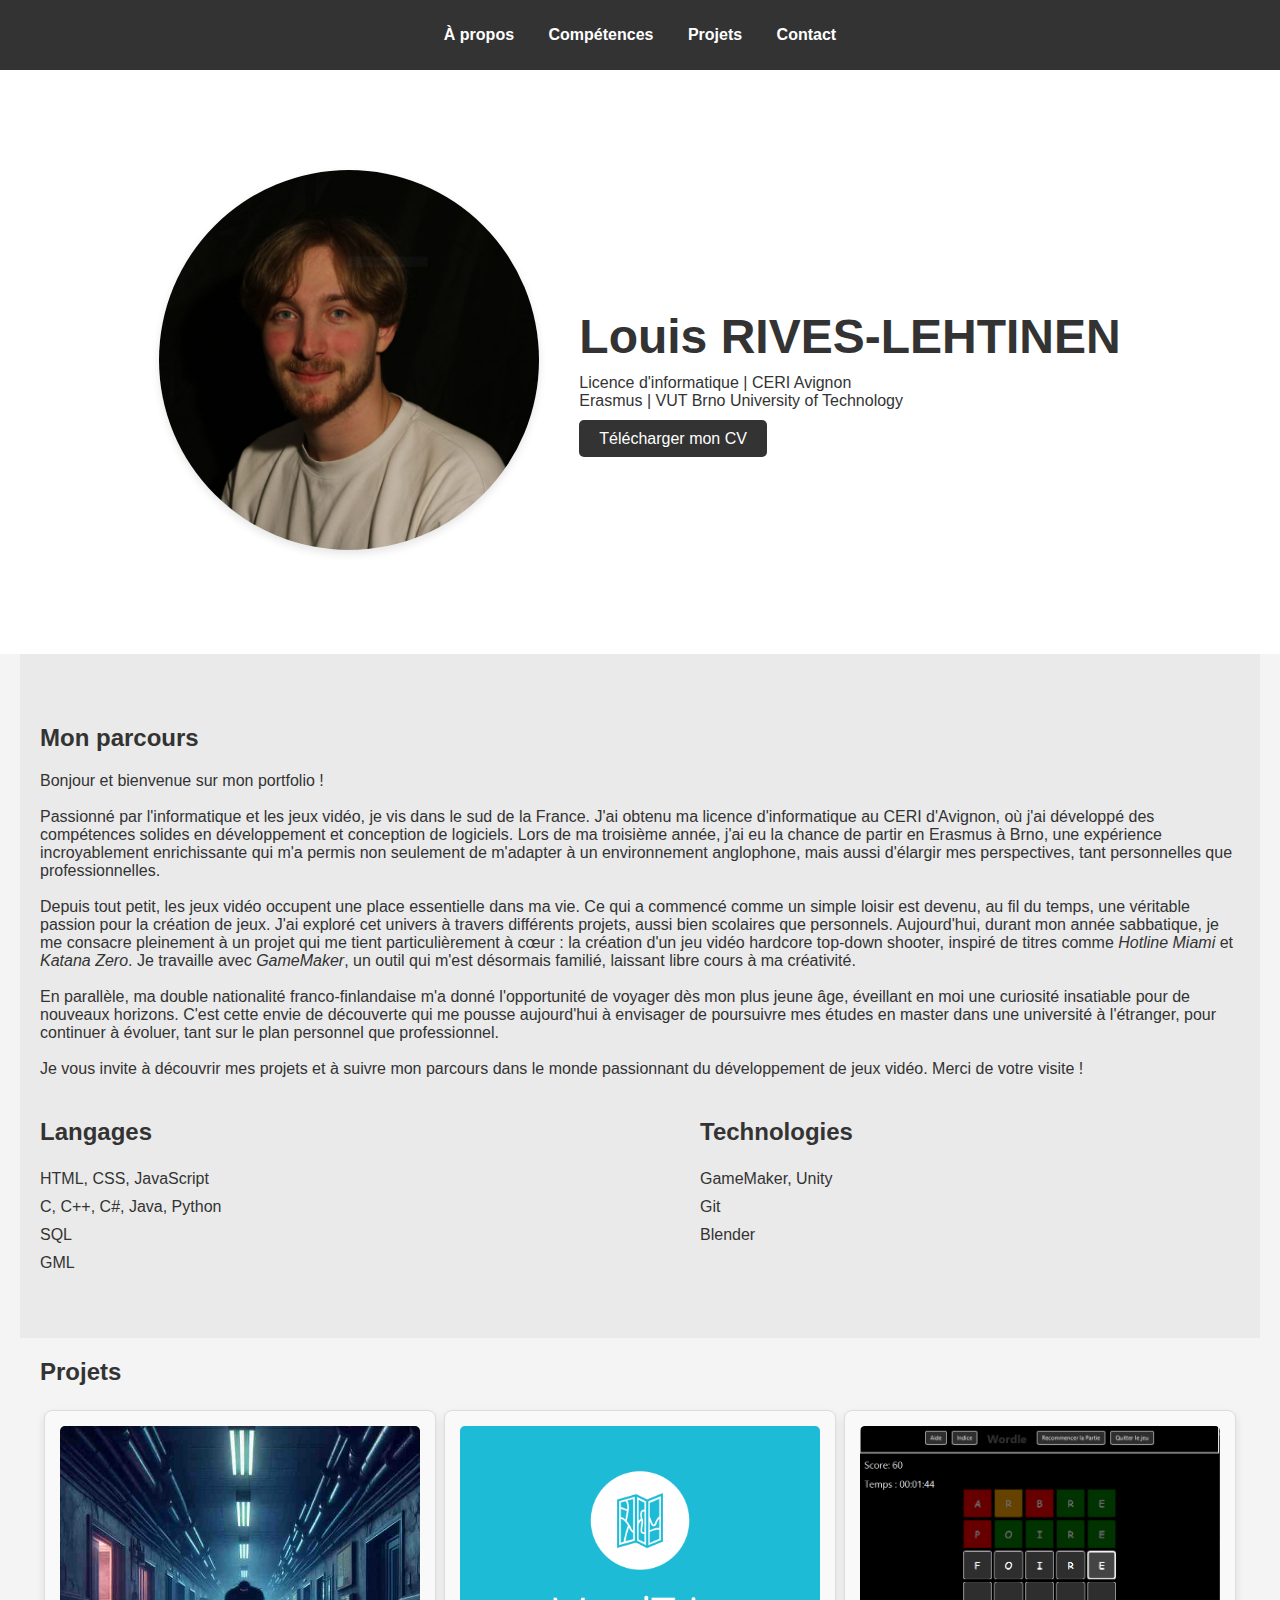
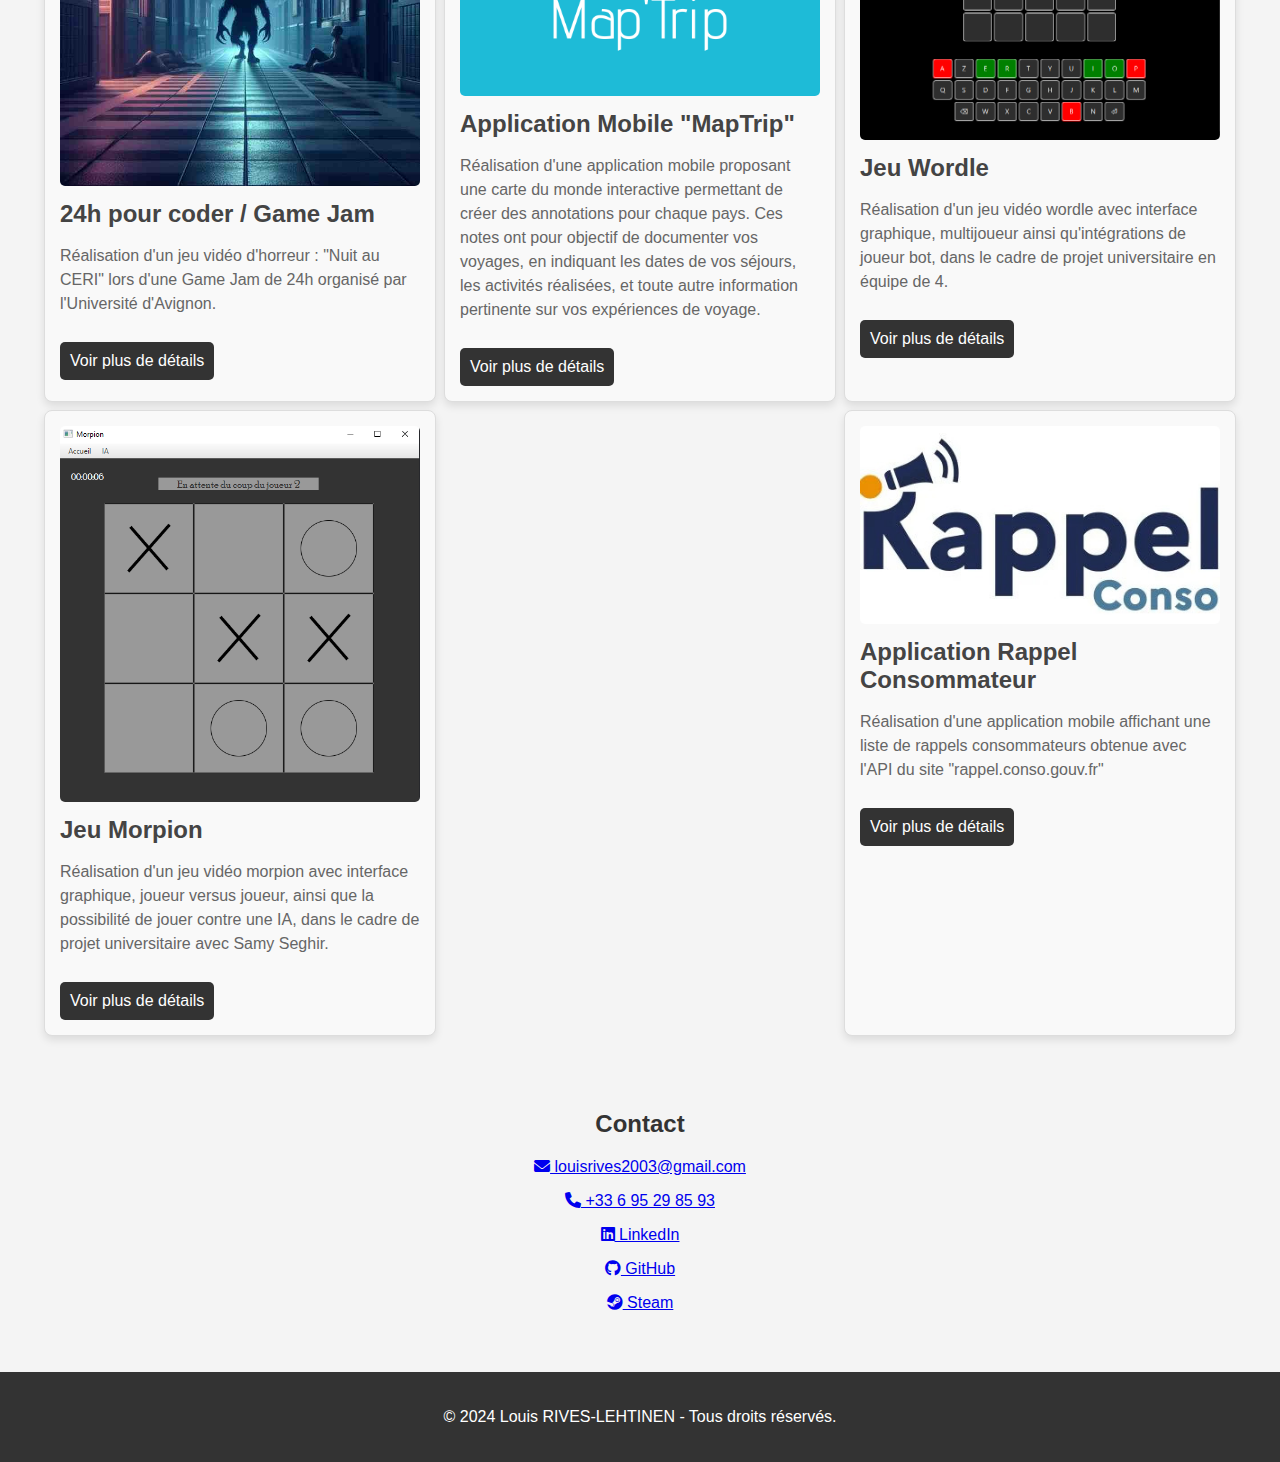
==== index.html @ cdce5455 "Update index.html" ====
<!DOCTYPE html>
<html lang="fr">
<head>
    <meta charset="UTF-8">
    <meta name="viewport" content="width=device-width, initial-scale=1.0">
    <meta http-equiv="X-UA-Compatible" content="IE=edge">
    <title>Portfolio - Louis RIVES-LEHTINEN</title>
    <link rel="stylesheet" href="style.css">
    <link rel="stylesheet" href="https://cdnjs.cloudflare.com/ajax/libs/font-awesome/6.0.0-beta3/css/all.min.css">
</head>
<body>
    <!-- Navigation -->
    <header>
        <nav>
            <ul>
                <li><a href="#about">À propos</a></li>
                <li><a href="#skills">Compétences</a></li>
                <li><a href="#projects">Projets</a></li>
                <li><a href="#contact">Contact</a></li>
            </ul>
        </nav>
    </header>

    <!-- Section À propos -->
    <section id="about">
        <div class="container">
            <div class="about-content">
                <div class="photo">
                    <img src="./ressources/photo-louis.jpg" alt="Photo de Louis RIVES-LEHTINEN" class="profile-photo">
                </div>
                <div class="about-text">
                    <h1>Louis RIVES-LEHTINEN</h1>
                    Licence d'informatique | CERI Avignon <br>
                    Erasmus | VUT Brno University of Technology 
                    </p> 
                    <a href="ressources/LouisRivesCV.pdf" class="btn">Télécharger mon CV</a>
                </div>
            </div>
        </div>
    </section>

    <!-- Section 
    -->
    <section id="skills" class="container">
        <h2>Mon parcours</h2>
        <div class="aboutme">
            <p>
                Bonjour et bienvenue sur mon portfolio ! <br> <br>
                Passionné par l'informatique et les jeux vidéo, je vis dans le sud de la France. J'ai obtenu ma licence d'informatique au CERI d'Avignon, où j'ai développé des compétences solides en développement et conception de logiciels. Lors de ma troisième année, j'ai eu la chance de partir en Erasmus à Brno, une expérience incroyablement enrichissante qui m'a permis non seulement de m'adapter à un environnement anglophone, mais aussi d'élargir mes perspectives, tant personnelles que professionnelles. <br> <br>
                Depuis tout petit, les jeux vidéo occupent une place essentielle dans ma vie. Ce qui a commencé comme un simple loisir est devenu, au fil du temps, une véritable passion pour la création de jeux. J'ai exploré cet univers à travers différents projets, aussi bien scolaires que personnels. Aujourd'hui, durant mon année sabbatique, je me consacre pleinement à un projet qui me tient particulièrement à cœur : la création d'un jeu vidéo hardcore top-down shooter, inspiré de titres comme <i>Hotline Miami</i> et <i>Katana Zero</i>. Je travaille avec <i>GameMaker</i>, un outil qui m'est désormais familié, laissant libre cours à ma créativité.<br><br>
                En parallèle, ma double nationalité franco-finlandaise m'a donné l'opportunité de voyager dès mon plus jeune âge, éveillant en moi une curiosité insatiable pour de nouveaux horizons. C'est cette envie de découverte qui me pousse aujourd'hui à envisager de poursuivre mes études en master dans une université à l'étranger, pour continuer à évoluer, tant sur le plan personnel que professionnel.<br> <br>
                Je vous invite à découvrir mes projets et à suivre mon parcours dans le monde passionnant du développement de jeux vidéo. Merci de votre visite !
            </p>
        </div>
        <div class="skills">
            <div>
                <h3>Langages</h3>
                <ul>
                    <li>HTML, CSS, JavaScript</li>
                    <li>C, C++, C#, Java, Python</li>
                    <li>SQL</li>
                    <li>GML</li>
                </ul>
            </div>
            <div>
                <h3>Technologies</h3>
                <ul>
                    <li>GameMaker, Unity</li>
                    <li>Git</li>
                    <li>Blender</li>
                </ul>
            </div>
        </div>
    </section>

    <!-- Section Projets -->
    <section id="projects" class="container">
        <h2>Projets</h2>
        <div class="project-list">
            <div class="project">
                <img src="ressources/nuit_au_ceri.jpeg" alt="Nuit au CERI" class="project-image">
                <h3>24h pour coder / Game Jam </h3>
                <p>Réalisation d'un jeu vidéo d'horreur : "Nuit au CERI" lors d'une Game Jam de 24h organisé par l'Université d'Avignon.</p>
                <a href="projects/nuit-au-ceri.html" class="btn">Voir plus de détails</a>
            </div>
            <div class="project">
                <img src="ressources/maptrip.png" alt="MapTrip" class="project-image">
                <h3>Application Mobile "MapTrip"</h3>
                <p>Réalisation d'une application mobile proposant une carte du monde interactive permettant de créer des annotations pour chaque pays. Ces notes ont pour objectif de documenter vos voyages, en indiquant les dates de vos séjours, les activités réalisées, et toute autre information pertinente sur vos expériences de voyage.</p>
                <a href="projects/maptrip.html" class="btn">Voir plus de détails</a>
            </div>
            <div class="project">
                <img src="ressources/wordle.png" alt="Wordle" class="project-image">
                <h3>Jeu Wordle</h3>
                <p>Réalisation d'un jeu vidéo wordle avec interface graphique, multijoueur ainsi qu'intégrations de joueur bot, dans le cadre de projet universitaire en équipe de 4.</p>
                <a href="projects/wordle.html" class="btn">Voir plus de détails</a>
            </div>
            <div class="project">
                <img src="ressources/morpion.png" alt="Morpion" class="project-image">
                <h3>Jeu Morpion</h3>
                <p>Réalisation d'un jeu vidéo morpion avec interface graphique, joueur versus joueur, ainsi que la possibilité de jouer contre une IA, dans le cadre de projet universitaire avec Samy Seghir.</p>
                <a href="projects/morpion.html" class="btn">Voir plus de détails</a>
            </div>
            <div class="project">
                <img src="ressources/logo-rappel-conso.jpg" alt="Rappel Consommateur" class="project-image">
                <h3>Application Rappel Consommateur</h3>
                <p>Réalisation d'une application mobile affichant une liste de rappels consommateurs obtenue avec l'API du site "rappel.conso.gouv.fr"</p>
                <a href="projects/rappel-conso.html" class="btn">Voir plus de détails</a>
            </div>
        </div>
    </section>


    <!-- Section Contact -->
    <section id="contact" class="container">
        <h2>Contact</h2>
        <p> <a href="mailto:louisrives2003@gmail.com" class="social-link"> <i class="fas fa-envelope"></i> louisrives2003@gmail.com </a> </p>
        <p> <a href="tel:+33695298593" class="social-link"><i class="fas fa-phone"></i> +33 6 95 29 85 93 </a> </p>
        <p> <a href="https://www.linkedin.com/in/louis-rives-lehtinen-546127274/" target="_blank" class="social-link"> <i class="fab fa-linkedin"></i> LinkedIn </a> </p>
        <p> <a href="https://github.com/LouisRives" target="_blank" class="social-link"> <i class="fab fa-github"></i> GitHub </a> </p>
        <p> <a href="https://steamcommunity.com/id/AceLouis/" target="_blank" class="social-link"> <i class="fab fa-steam"></i> Steam </a> </p>
    </section>

    <footer>
        <p>© 2024 Louis RIVES-LEHTINEN - Tous droits réservés.</p>
    </footer>

    <script src="script.js"></script>
</body>
</html>
---- style.css ----
/* Style global */
body {
    font-family: Arial, sans-serif;
    margin: 0;
    padding: 0;
    background-color: #f4f4f4;
    color: #333;
}

/* Navigation */
header {
    background-color: #333;
    padding: 10px 0;
    text-align: center;
}

header nav ul {
    list-style: none;
    padding: 0;
}

header nav ul li {
    display: inline;
    margin: 0 15px;
}

header nav ul li a {
    color: white;
    text-decoration: none;
    font-weight: bold;
}

header nav ul li a:hover {
    text-decoration: underline;
}

/* Section à propos */
#about {
    background-color: #fff;
    padding: 100px 20px;
    text-align: center;
}

.about-content {
    display: flex;
    align-items: center; 
    justify-content: center;
    gap: 20px; 
}

.photo {
    margin-right: 20px;
}

.profile-photo {
    width: 380px;
    height: 380px;
    border-radius: 50%; 
    object-fit: cover; 
    box-shadow: 0 4px 8px rgba(0, 0, 0, 0.1); 
}

/* Texte à propos */
.about-text {
    max-width: 600px;
    text-align: left; 
}

#about h1 {
    font-size: 3em;
    margin-bottom: 10px;
}

#about p {
    font-size: 1.2em;
    margin-bottom: 20px;
}

#about .btn {
    background-color: #333;
    color: white;
    padding: 10px 20px;
    text-decoration: none;
    border-radius: 5px;
}

#about .btn:hover {
    background-color: #555;
}

/* Section compétences */
.container {
    width: 100%;
    max-width: 1200px;
    margin: auto;
}

#skills {
    background-color: #eaeaea;
    padding: 50px 20px;
}

.skills {
    display: flex;
    justify-content: space-between;
}

.skills div {
    width: 45%;
}

.skills h3 {
    font-size: 1.5em;
}

.skills ul {
    list-style: none;
    padding: 0;
}

.skills ul li {
    margin-bottom: 10px;
}

/* Liste des projets */
.project-list {
    display: flex; /* Utilise le modèle Flexbox */
    flex-wrap: wrap; /* Permet de passer à la ligne */
    justify-content: space-between; /* Espace entre les éléments */
}

/* Style de chaque projet */
.project {
    background-color: #f9f9f9; 
    border: 1px solid #ddd; 
    border-radius: 8px; 
    width: calc(33.333% - 8px); /* Ajuster la largeur pour tenir compte des marges */
    margin: 4px; /* Marge réduite pour un espacement total de 8px */
    padding: 15px;
    box-shadow: 0 4px 8px rgba(0, 0, 0, 0.1); 
    transition: transform 0.2s; 
}

/* Autres styles de projet */
.project-image {
    width: 100%; 
    height: auto; 
    border-radius: 5px; 
}

.project h3 {
    font-size: 1.5em; 
    color: #444;
    margin: 10px 0;
}

.project p {
    font-size: 1em; 
    color: #666; 
    line-height: 1.5; 
}

.project .btn {
    background-color: #333;
    color: white;
    padding: 10px;
    text-decoration: none;
    display: inline-block; /* Assurez-vous que le bouton est un bloc */
    border-radius: 5px;
    margin-top: 10px;
}

.project .btn:hover {
    background-color: #555;
}

/* Section contact */
#contact {
    padding: 50px 20px;
    text-align: center;
}

#contact p {
    margin-bottom: 10px;
}

footer {
    background-color: #333;
    color: white;
    padding: 20px 0;
    text-align: center;
}

/* Responsiveness */
@media (max-width: 768px) {
    .skills {
        flex-direction: column;
    }

    .skills div {
        width: 100%;
        margin-bottom: 20px;
    }

    .project-list {
        flex-direction: column; /* Colonne sur petits écrans */
        align-items: center; /* Centre les projets */
    }

    .project {
        width: 90%; /* Utilise presque toute la largeur sur petits écrans */
        margin: 10px 0; /* Espacement vertical entre les projets */
    }
}

@media (min-width: 769px) and (max-width: 1024px) {
    .project {
        width: 45%; /* Deux projets par ligne sur écrans moyens */
    }
}

@media (min-width: 1025px) {
    .project {
        width: 30%; /* Trois projets par ligne sur grands écrans */
    }
}
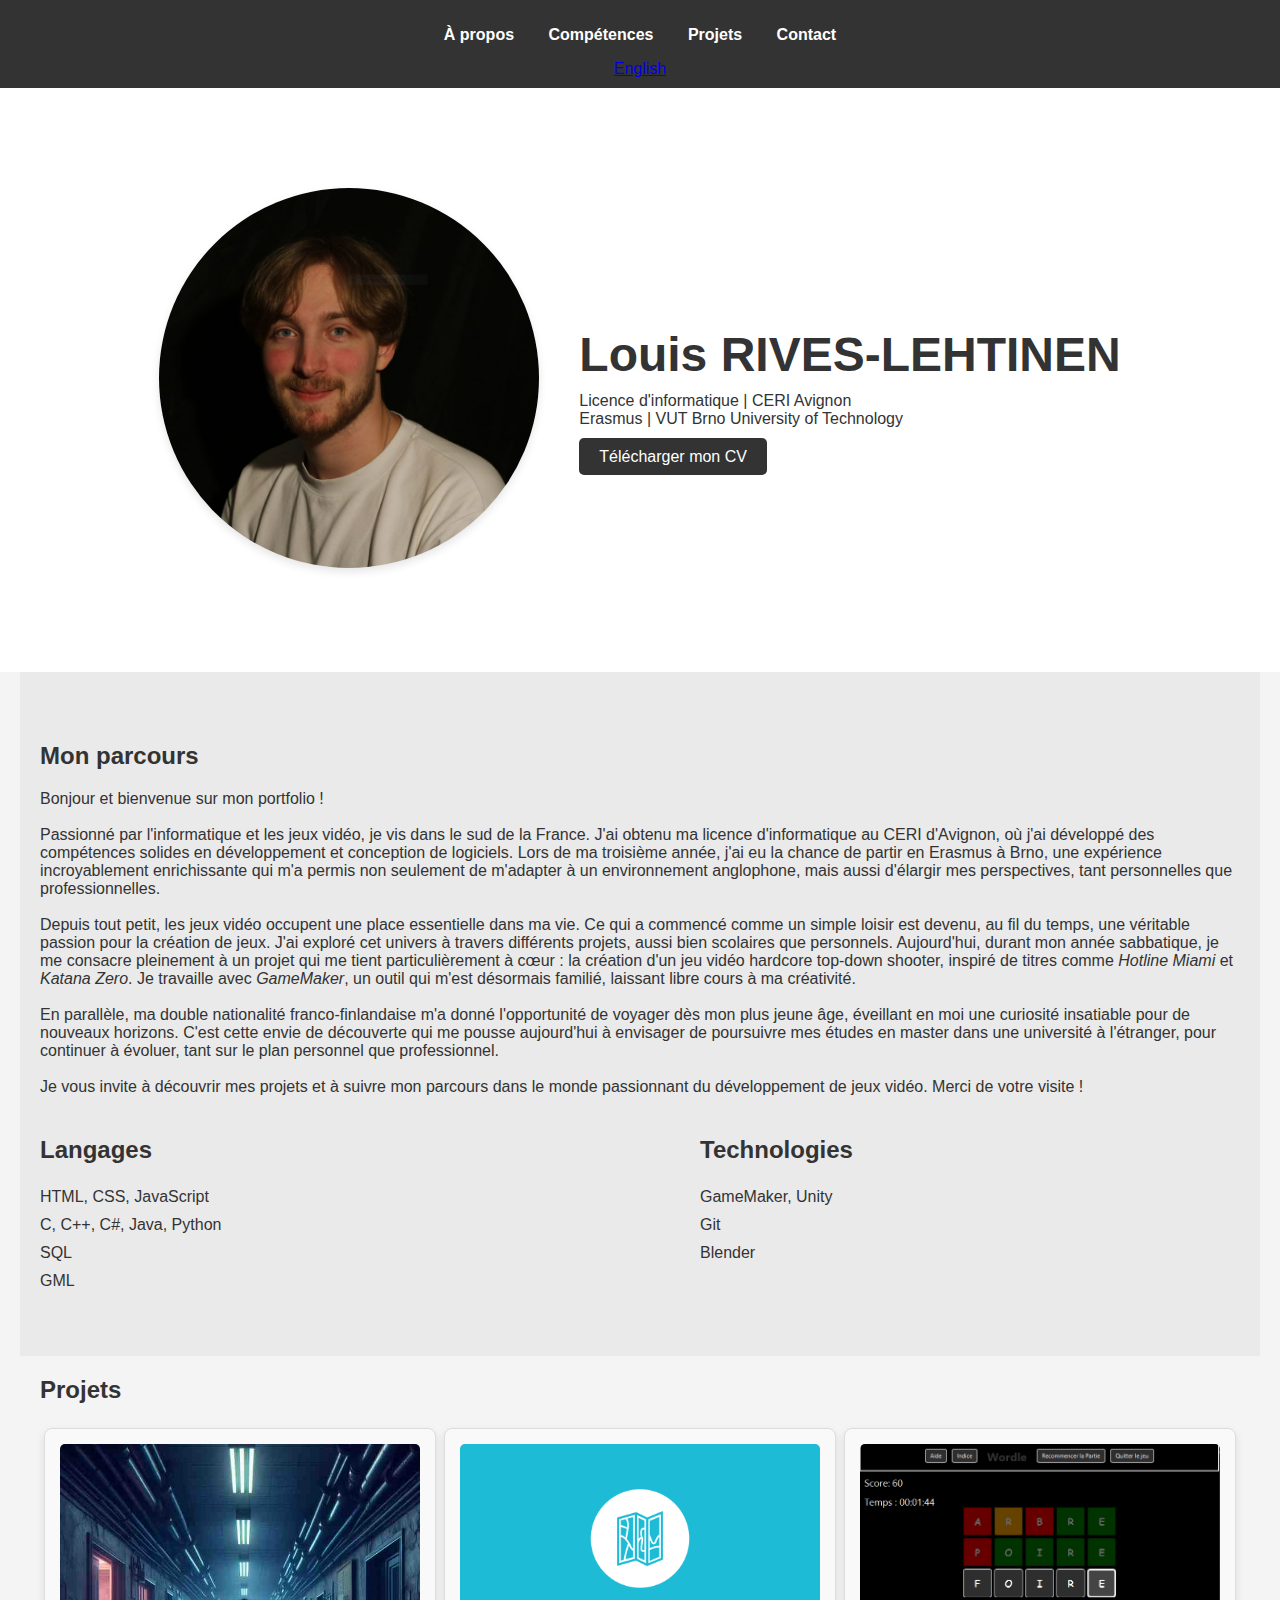
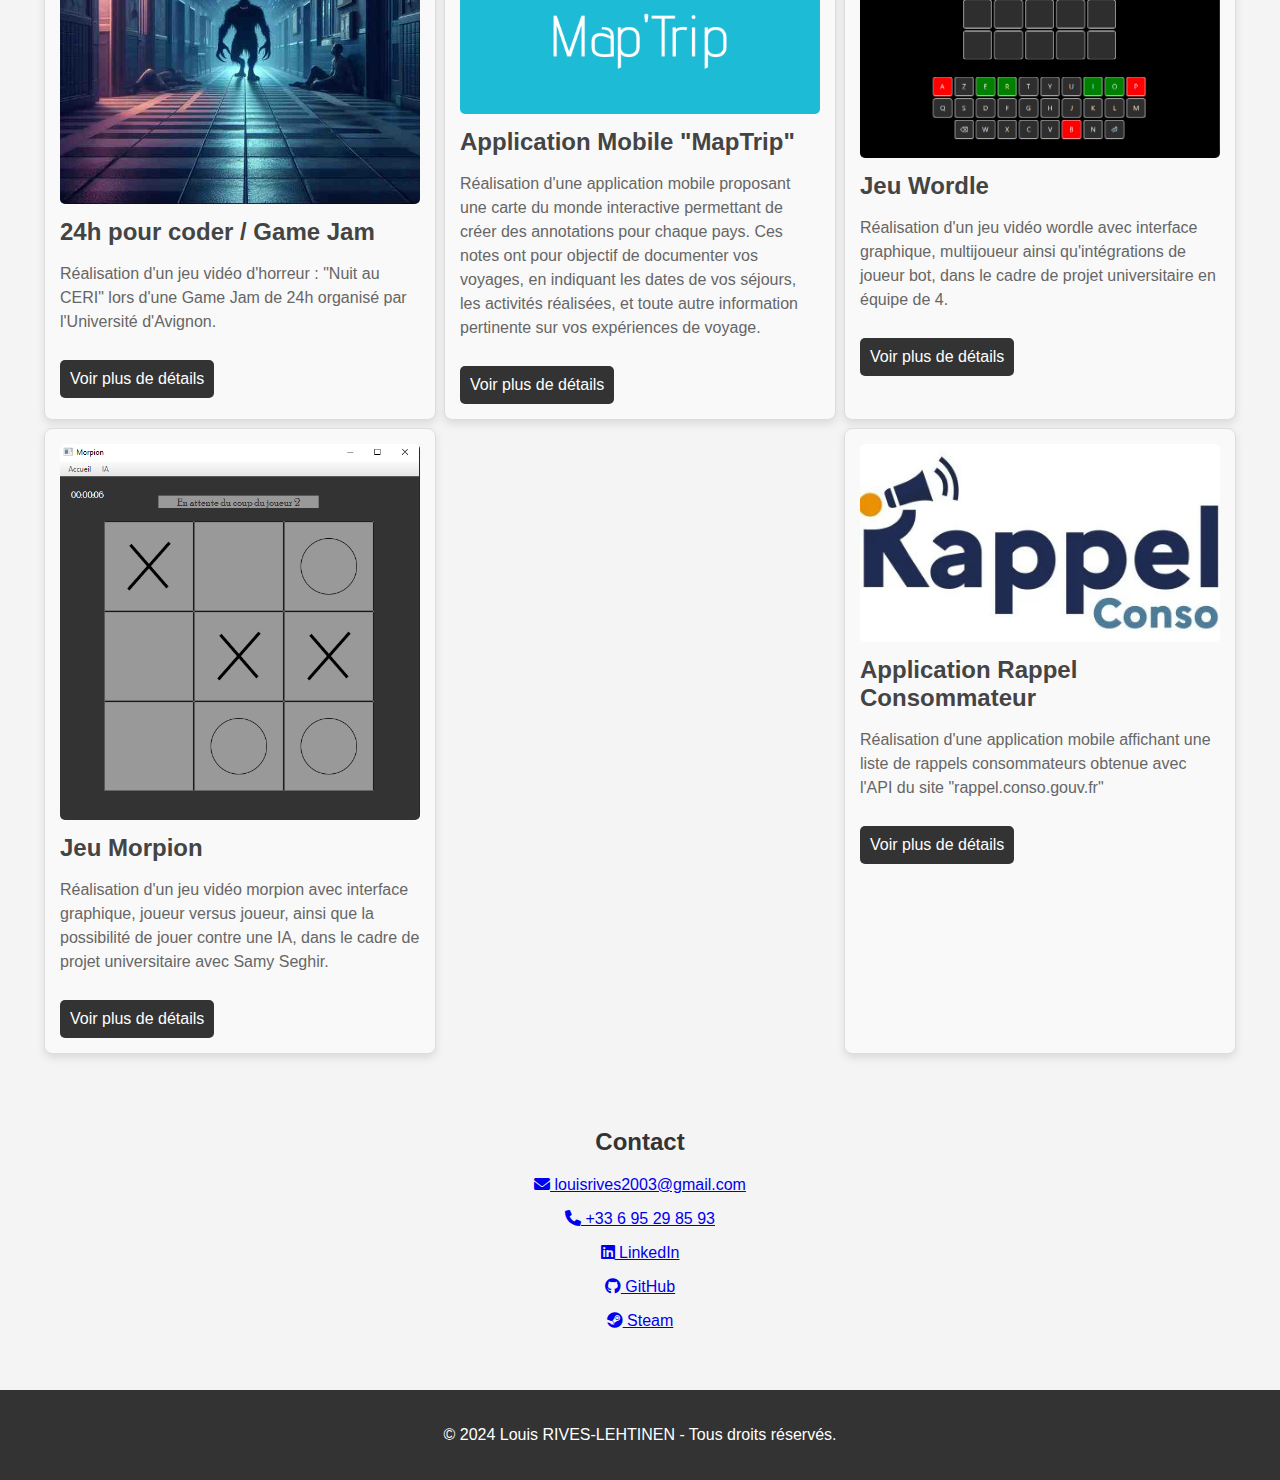
==== commit 5d4b12cd: "Update index.html" ====
--- a/index.html
+++ b/index.html
@@ -19,6 +19,9 @@
                 <li><a href="#contact">Contact</a></li>
             </ul>
         </nav>
+        <div class="language-switch">
+            <a href="index-en.html" class="btn-lang">English</a>
+        </div>
     </header>
 
     <!-- Section À propos -->
@@ -26,7 +29,7 @@
         <div class="container">
             <div class="about-content">
                 <div class="photo">
-                    <img src="./ressources/photo-louis.jpg" alt="Photo de Louis RIVES-LEHTINEN" class="profile-photo">
+                    <img src="ressources/photo-louis.jpg" alt="Photo de Louis RIVES-LEHTINEN" class="profile-photo">
                 </div>
                 <div class="about-text">
                     <h1>Louis RIVES-LEHTINEN</h1>
--- a/style.css
+++ b/style.css
@@ -41,6 +41,12 @@
     text-align: center;
 }
 
+#aboutproject {
+    background-color: #fff;
+    padding: 20px 20px;
+    text-align: center;
+}
+
 .about-content {
     display: flex;
     align-items: center; 
@@ -60,6 +66,14 @@
     box-shadow: 0 4px 8px rgba(0, 0, 0, 0.1); 
 }
 
+.profile-photo-project {
+    width: 180px;
+    height: 180px;
+    border-radius: 50%; 
+    object-fit: cover; 
+    box-shadow: 0 4px 8px rgba(0, 0, 0, 0.1); 
+}
+
 /* Texte à propos */
 .about-text {
     max-width: 600px;
@@ -85,6 +99,18 @@
 }
 
 #about .btn:hover {
+    background-color: #555;
+}
+
+#aboutproject .btn {
+    background-color: #333;
+    color: white;
+    padding: 10px 20px;
+    text-decoration: none;
+    border-radius: 5px;
+}
+
+#aboutproject .btn:hover {
     background-color: #555;
 }
 
@@ -191,6 +217,36 @@
     text-align: center;
 }
 
+
+#project-details {
+    padding: 20px;
+}
+
+#project-details h2 {
+    text-align: center;
+    margin-bottom: 20px;
+}
+
+.project-description {
+    text-align: justify;
+    margin-bottom: 20px;
+}
+
+.project-images {
+    display: flex;
+    justify-content: center;
+    flex-wrap: wrap;
+    margin-bottom: 20px;
+    padding: 10px;
+}
+
+.project-images img {
+    margin-bottom: 10px;
+    width: 400px;
+    margin-right: 10px;
+    border-radius: 8px;
+}
+
 /* Responsiveness */
 @media (max-width: 768px) {
     .skills {
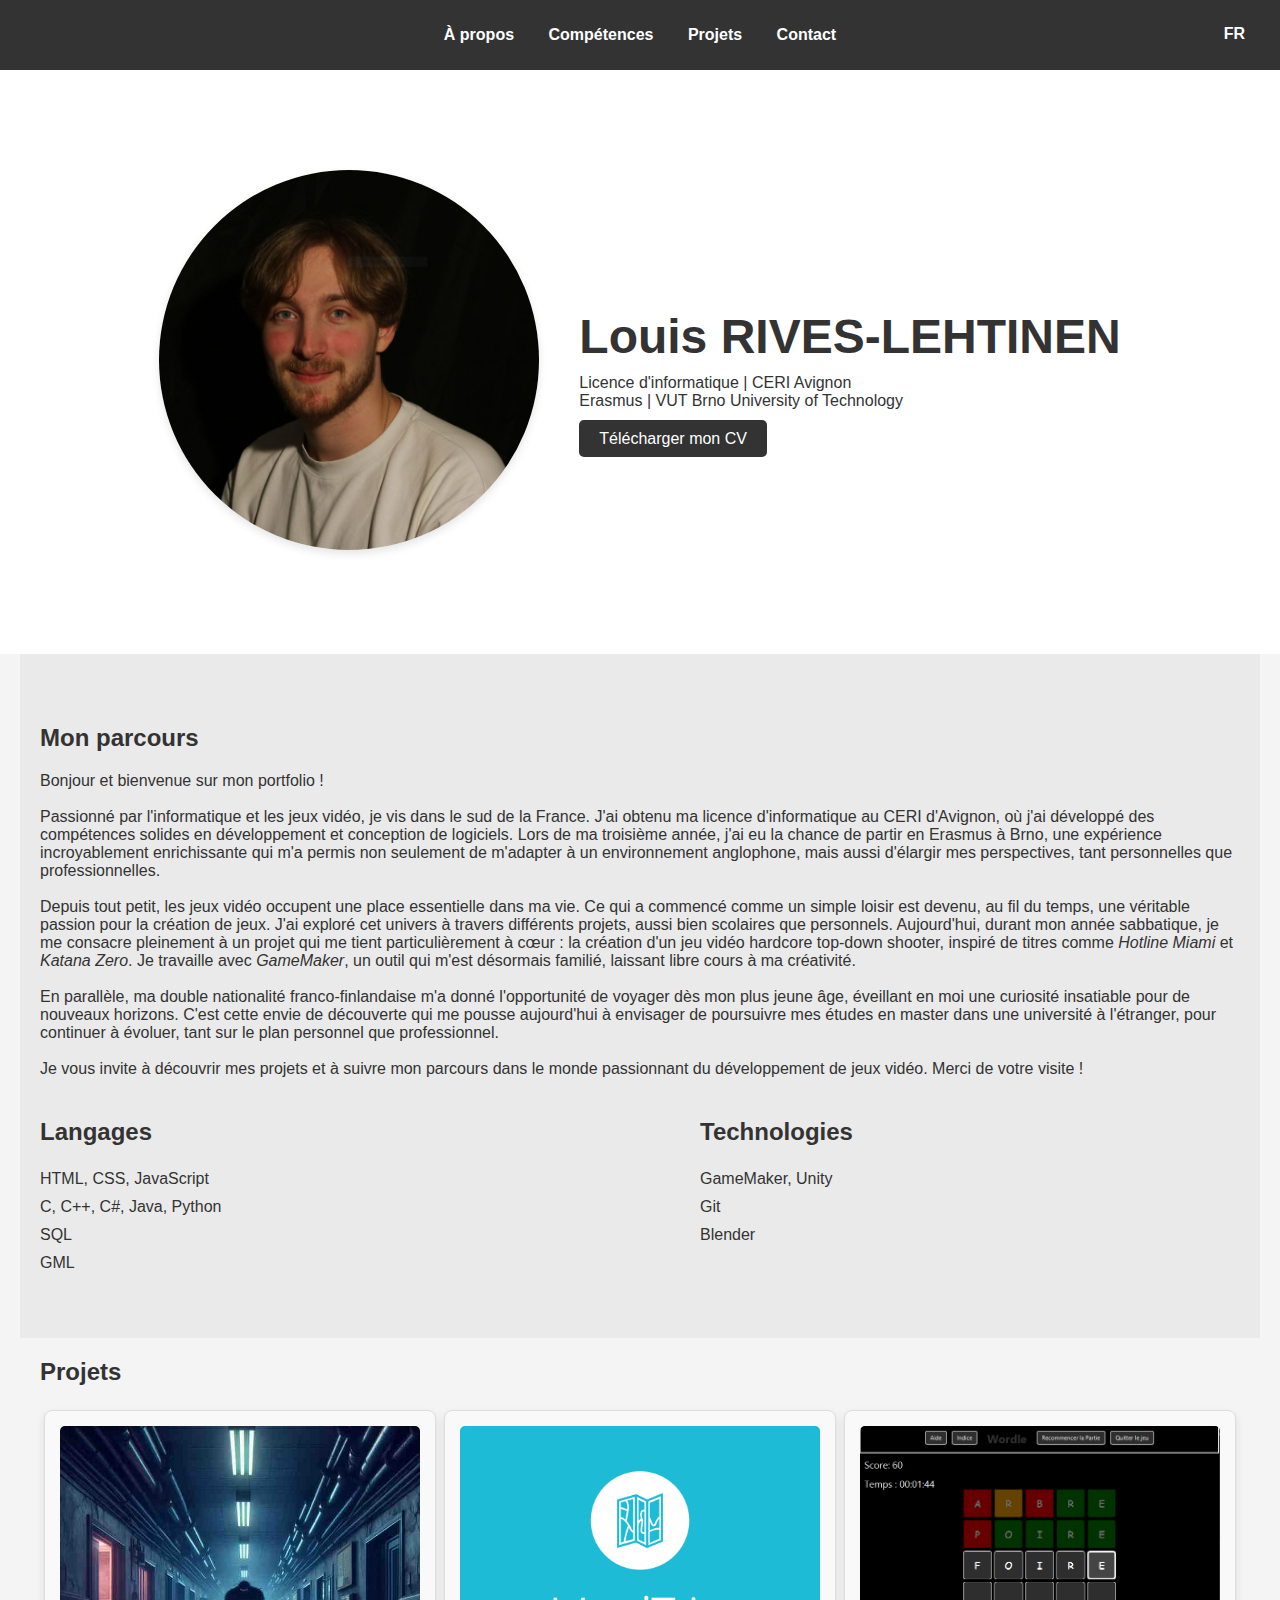
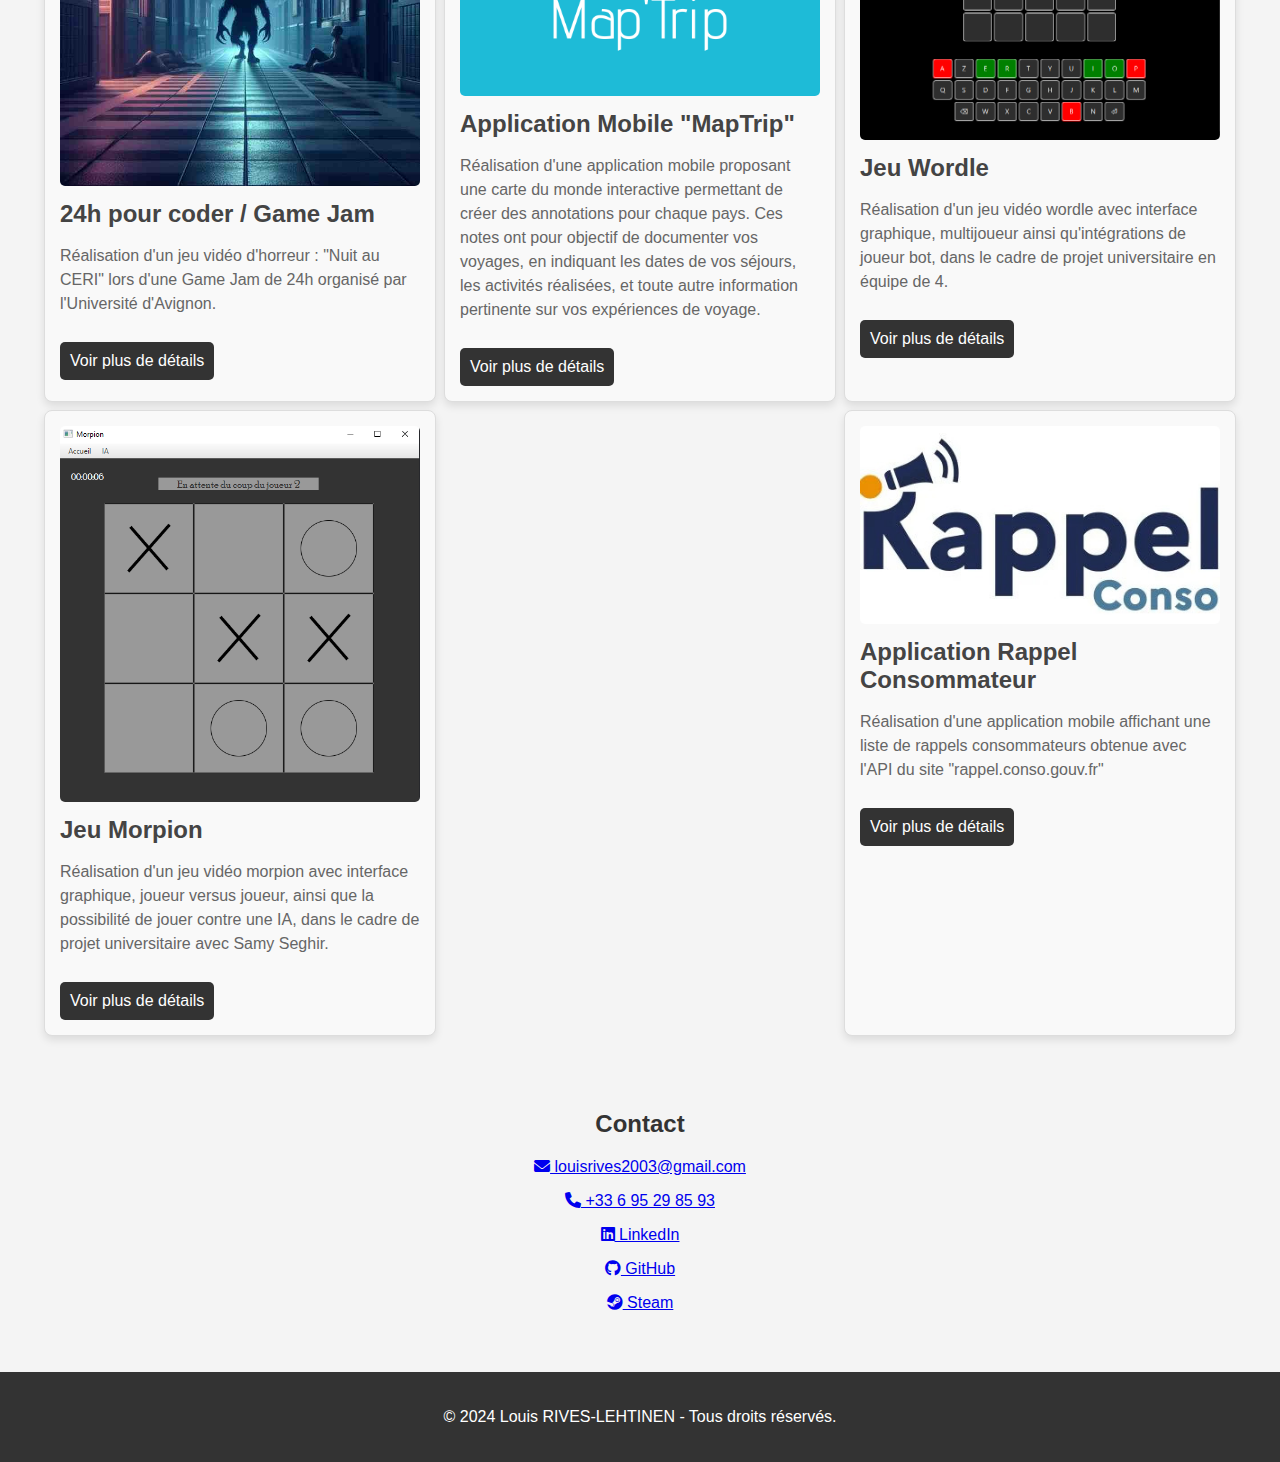
==== commit d81c71ae: "Update index.html" ====
--- a/index.html
+++ b/index.html
@@ -20,7 +20,7 @@
             </ul>
         </nav>
         <div class="language-switch">
-            <a href="index-en.html" class="btn-lang">English</a>
+            <a href="index-en.html" class="btn-lang">FR</a>
         </div>
     </header>
 
--- a/style.css
+++ b/style.css
@@ -32,6 +32,26 @@
 
 header nav ul li a:hover {
     text-decoration: underline;
+}
+
+.language-switch {
+    position: absolute;
+    top: 25px;
+    right: 20px;
+}
+
+.language-switch .btn-lang {
+    background-color: #333;
+    color: white;
+    padding: 8px 15px;
+    text-decoration: none;
+    border-radius: 5px;
+    font-weight: bold;
+    transition: background-color 0.3s ease;
+}
+
+.language-switch .btn-lang:hover {
+    background-color: #555;
 }
 
 /* Section à propos */
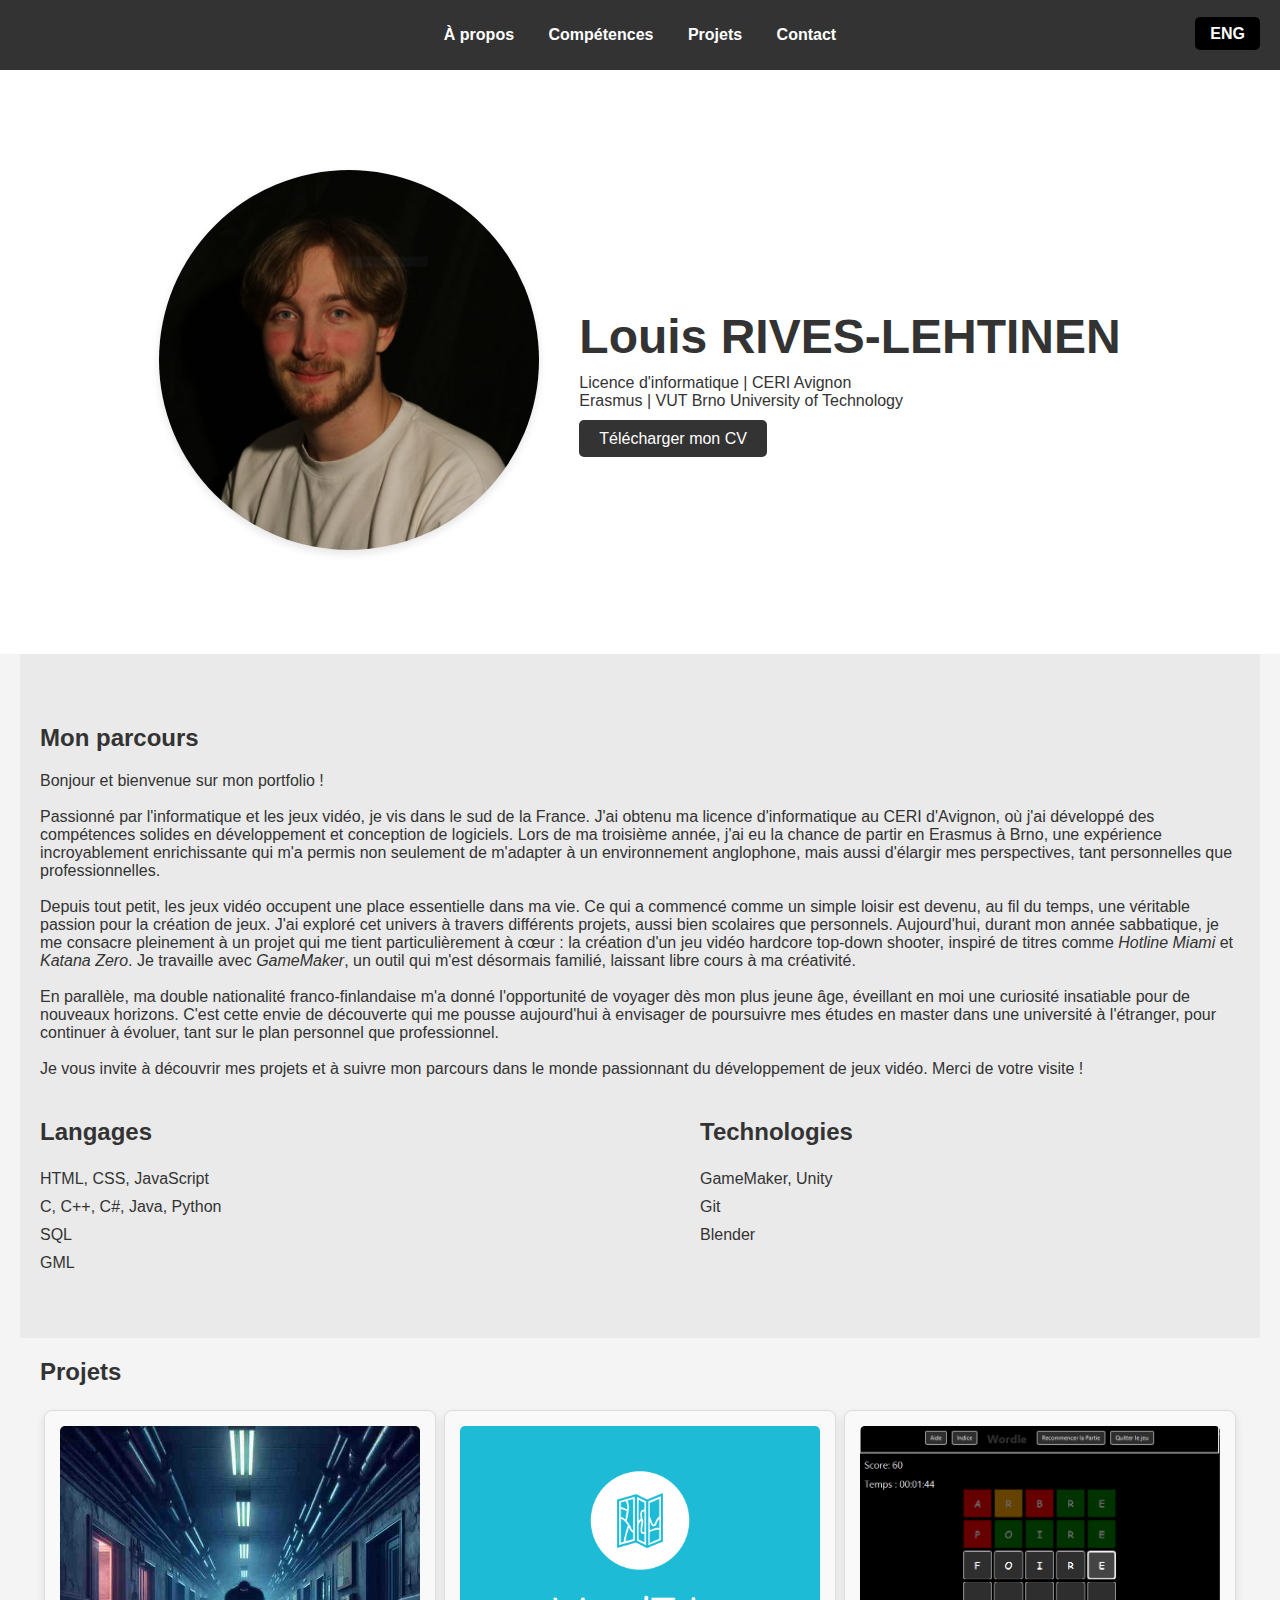
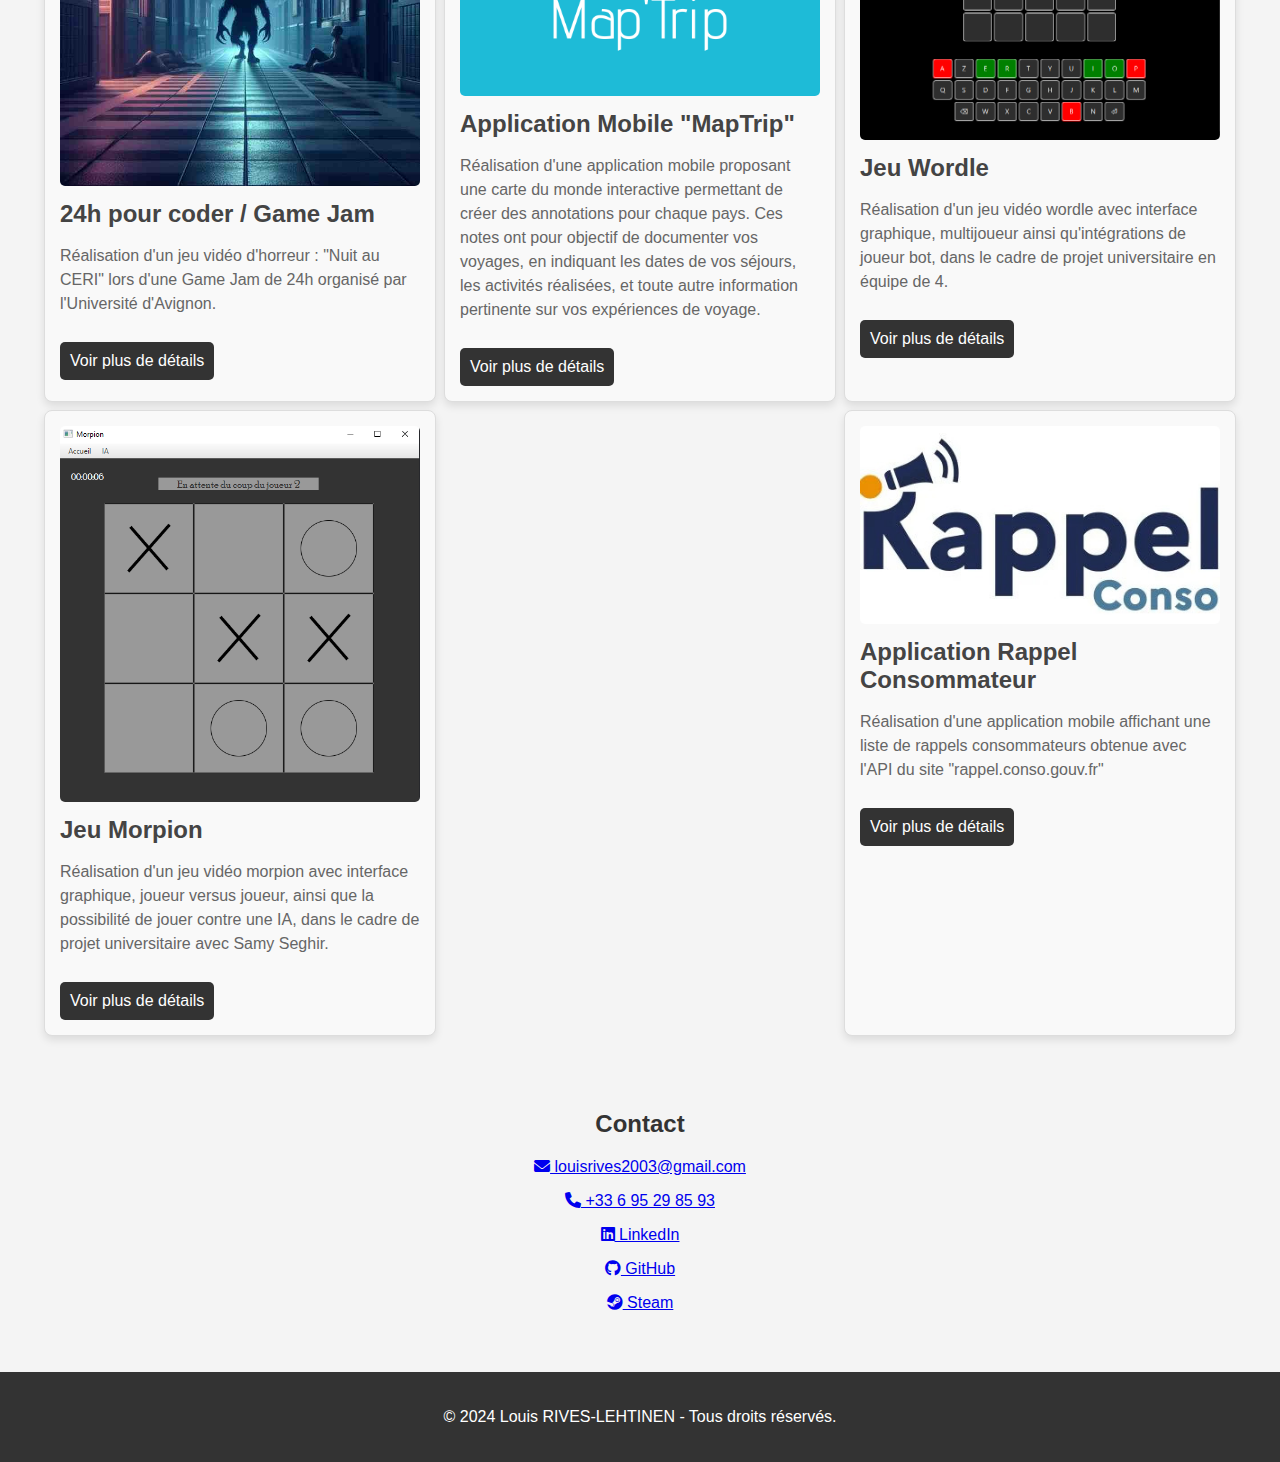
==== commit 59753798: "Update index.html" ====
--- a/index.html
+++ b/index.html
@@ -20,7 +20,7 @@
             </ul>
         </nav>
         <div class="language-switch">
-            <a href="index-en.html" class="btn-lang">FR</a>
+            <a href="index-en.html" class="btn-lang">ENG</a>
         </div>
     </header>
 
--- a/style.css
+++ b/style.css
@@ -41,7 +41,7 @@
 }
 
 .language-switch .btn-lang {
-    background-color: #333;
+    background-color: #000;
     color: white;
     padding: 8px 15px;
     text-decoration: none;
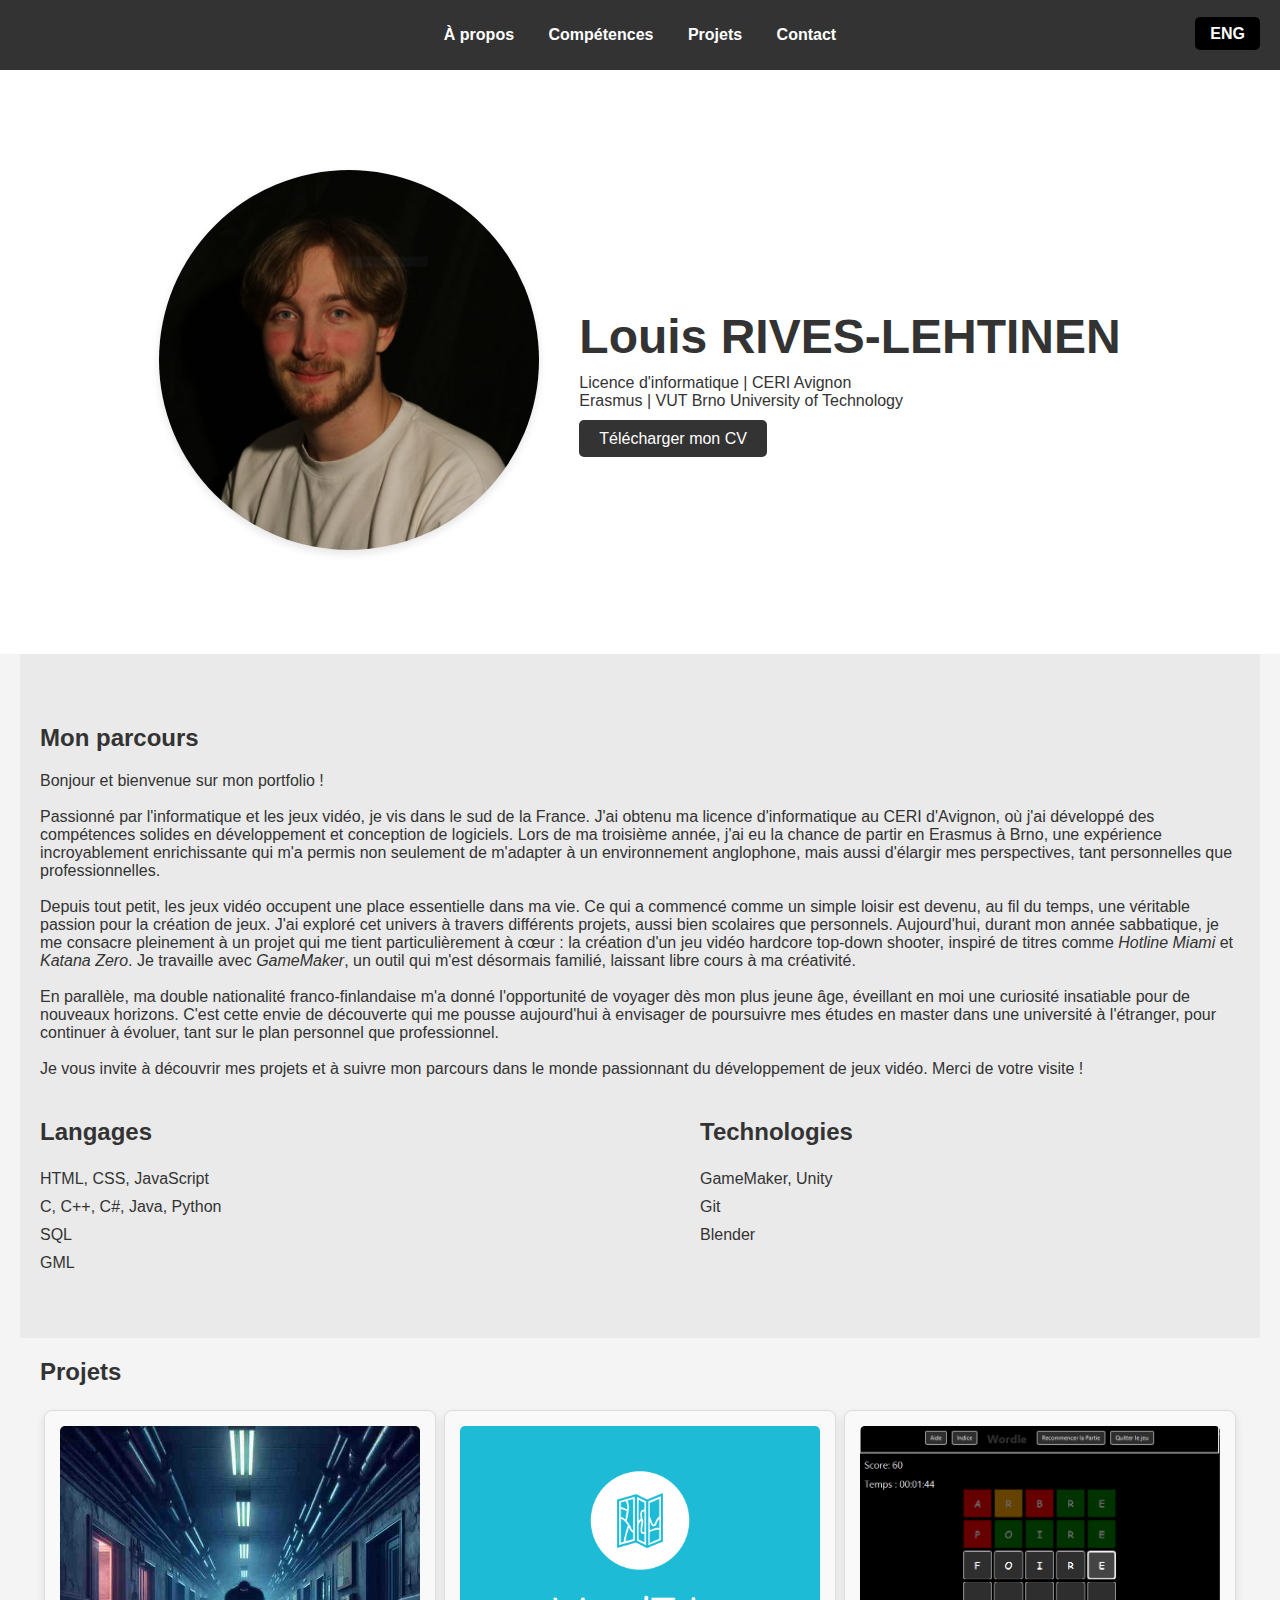
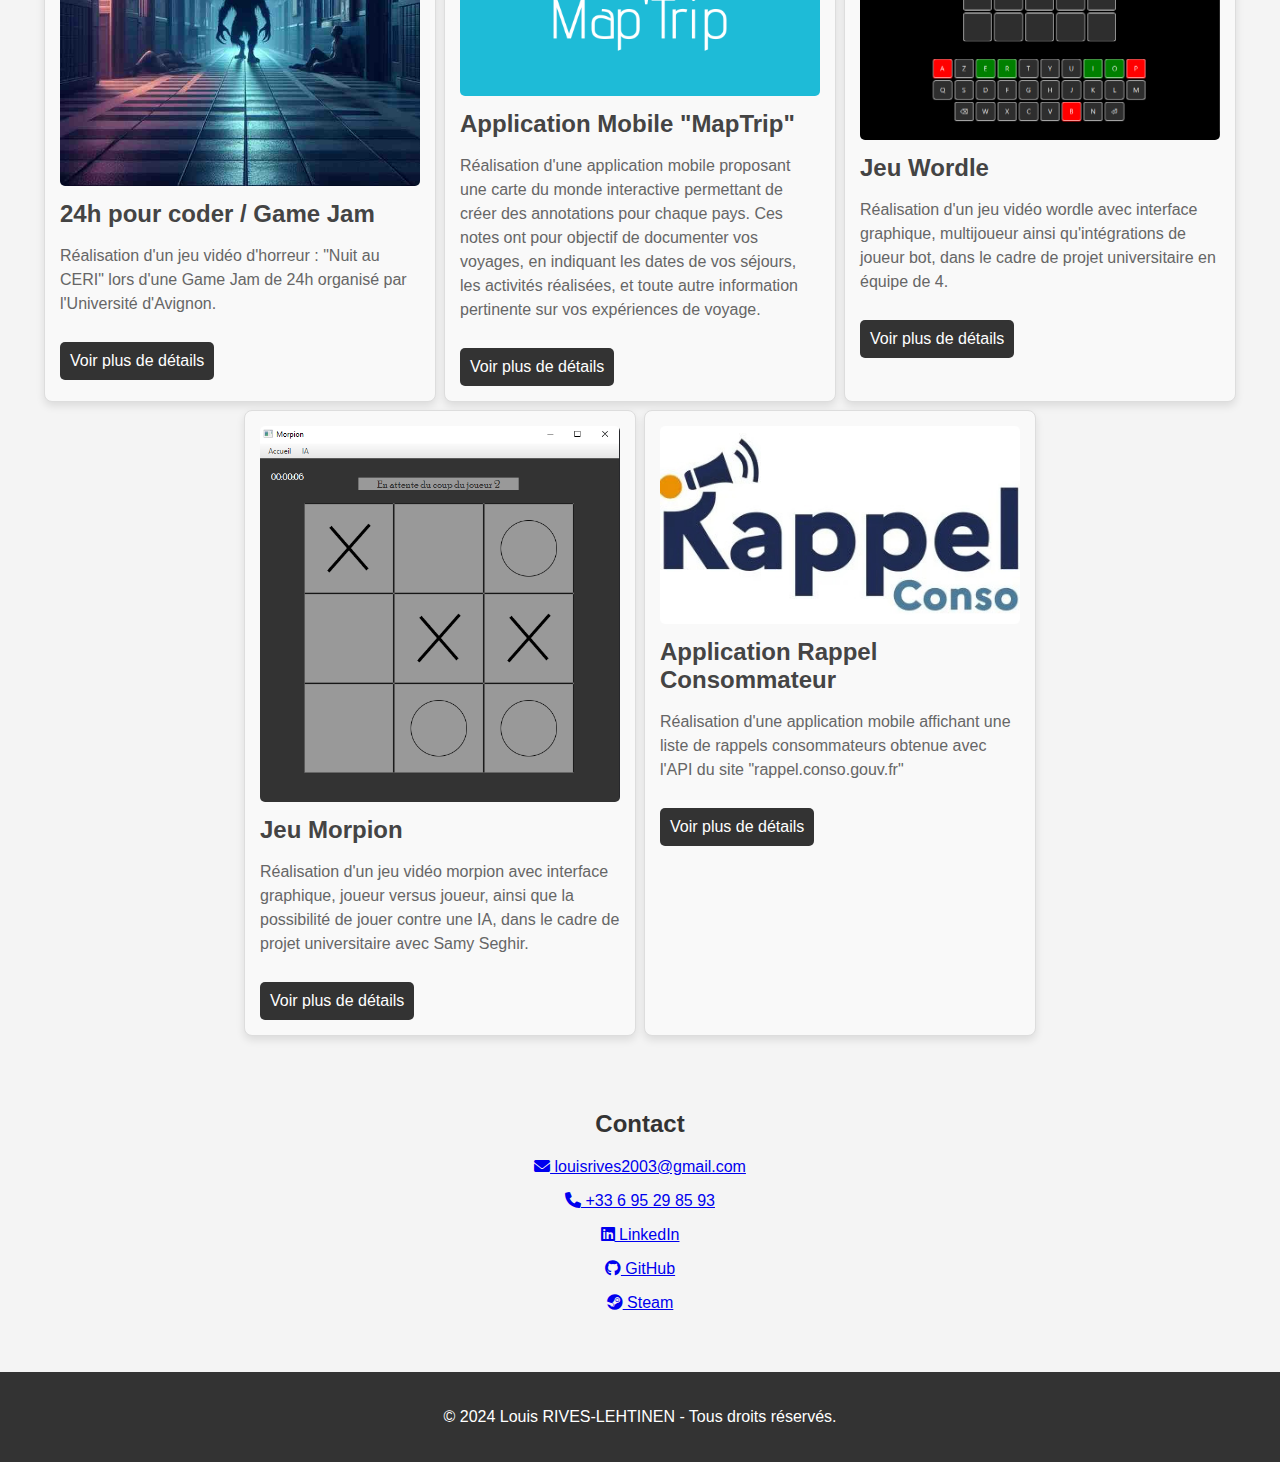
==== commit caad2c6c: "Update index.html" ====
--- a/index.html
+++ b/index.html
@@ -36,7 +36,7 @@
                     Licence d'informatique | CERI Avignon <br>
                     Erasmus | VUT Brno University of Technology 
                     </p> 
-                    <a href="ressources/LouisRivesCV.pdf" class="btn">Télécharger mon CV</a>
+                    <a href="ressources/LouisRivesCV.pdf" target="_blank" class="btn">Télécharger mon CV</a>
                 </div>
             </div>
         </div>
--- a/style.css
+++ b/style.css
@@ -170,9 +170,9 @@
 
 /* Liste des projets */
 .project-list {
-    display: flex; /* Utilise le modèle Flexbox */
-    flex-wrap: wrap; /* Permet de passer à la ligne */
-    justify-content: space-between; /* Espace entre les éléments */
+    display: flex; 
+    flex-wrap: wrap; 
+    justify-content: center; 
 }
 
 /* Style de chaque projet */
@@ -252,6 +252,10 @@
     margin-bottom: 20px;
 }
 
+#project-details .image-btn-center {
+    text-align: center; 
+}
+
 .project-images {
     display: flex;
     justify-content: center;
@@ -267,6 +271,30 @@
     border-radius: 8px;
 }
 
+.project-images-height img {
+    margin-bottom: 10px;
+    height: 550px;
+    margin-right: 10px;
+    border-radius: 8px;
+}
+
+#project-details .btn {
+    background-color: #333;
+    color: white;
+    padding: 10px 20px;
+    text-align: center;
+    text-decoration: none;
+    border-radius: 5px;
+    display: inline-block; 
+    margin: 20px auto; 
+}
+
+
+#project-details .btn:hover {
+    background-color: #555;
+}
+
+
 /* Responsiveness */
 @media (max-width: 768px) {
     .skills {
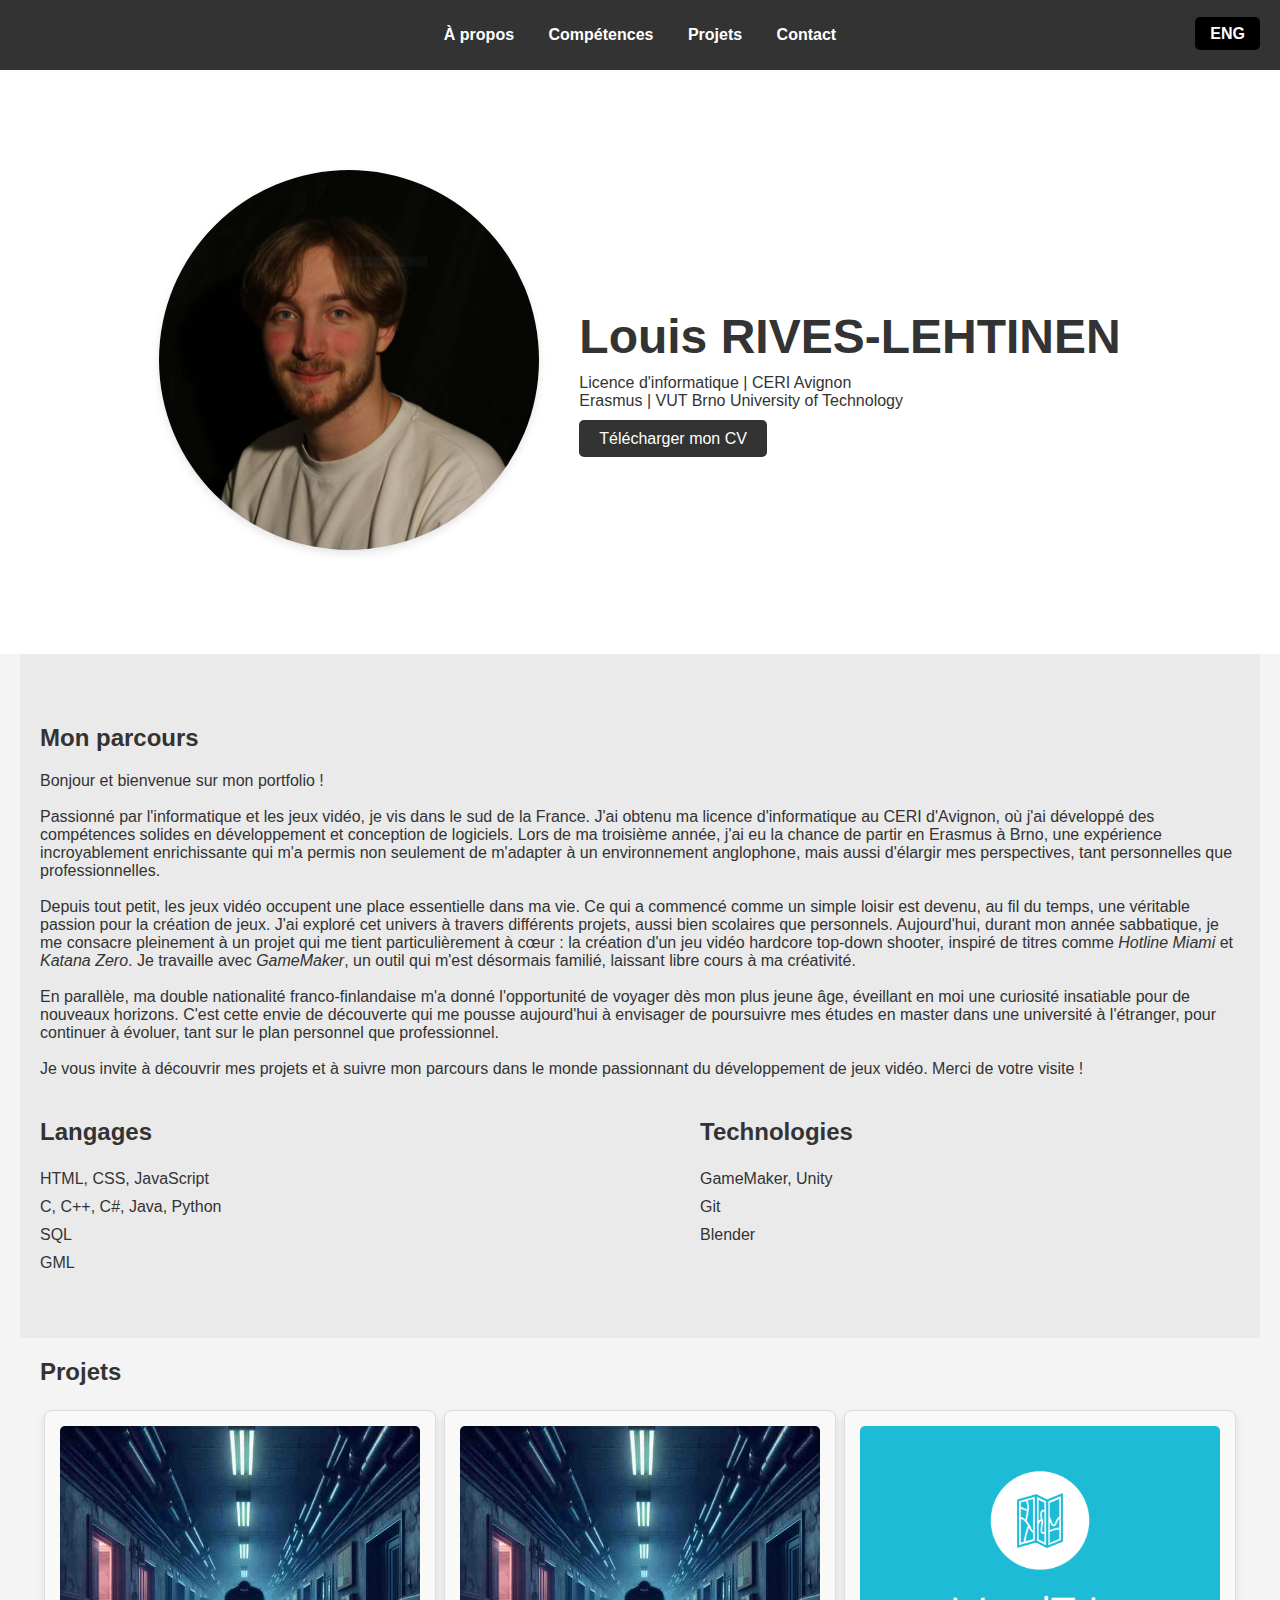
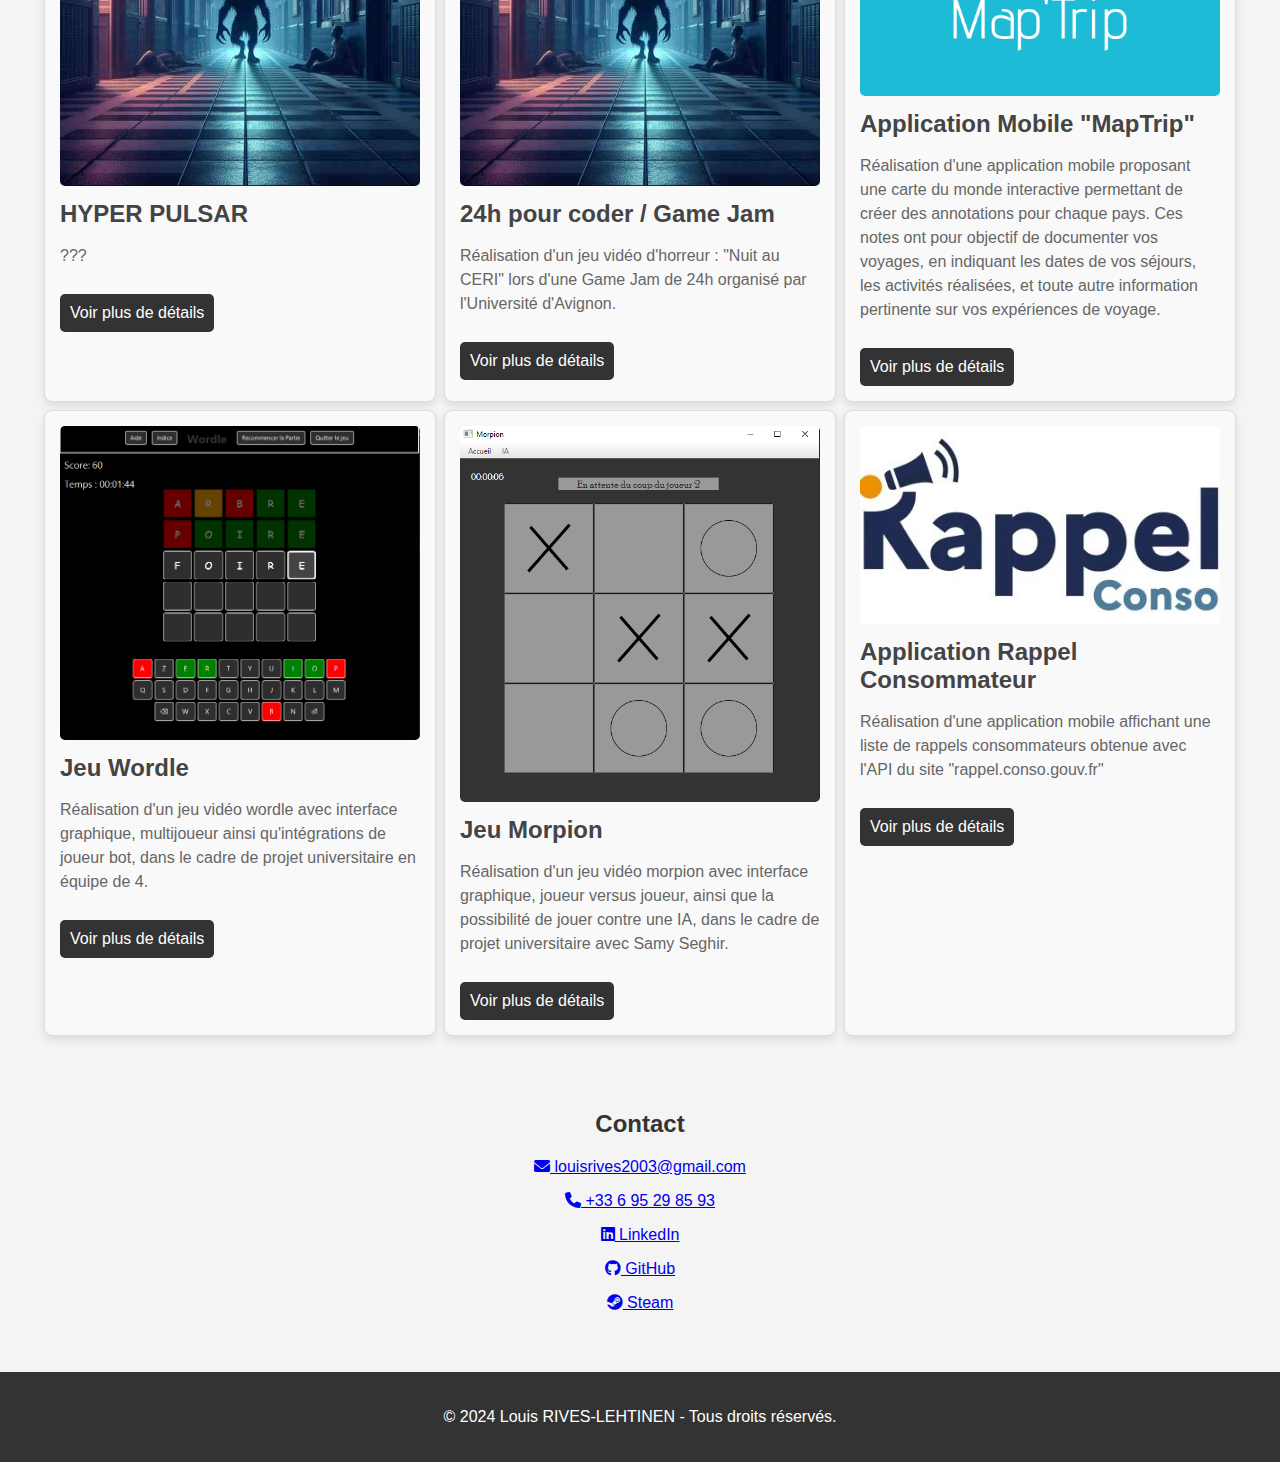
==== commit df92f969: "Update index.html" ====
--- a/index.html
+++ b/index.html
@@ -82,6 +82,12 @@
         <div class="project-list">
             <div class="project">
                 <img src="ressources/nuit_au_ceri.jpeg" alt="Nuit au CERI" class="project-image">
+                <h3> HYPER PULSAR </h3>
+                <p> ??? </p>
+                <a href="projects/hyper_pulsar.html" class="btn">Voir plus de détails</a>
+            </div>
+            <div class="project">
+                <img src="ressources/nuit_au_ceri.jpeg" alt="Nuit au CERI" class="project-image">
                 <h3>24h pour coder / Game Jam </h3>
                 <p>Réalisation d'un jeu vidéo d'horreur : "Nuit au CERI" lors d'une Game Jam de 24h organisé par l'Université d'Avignon.</p>
                 <a href="projects/nuit-au-ceri.html" class="btn">Voir plus de détails</a>
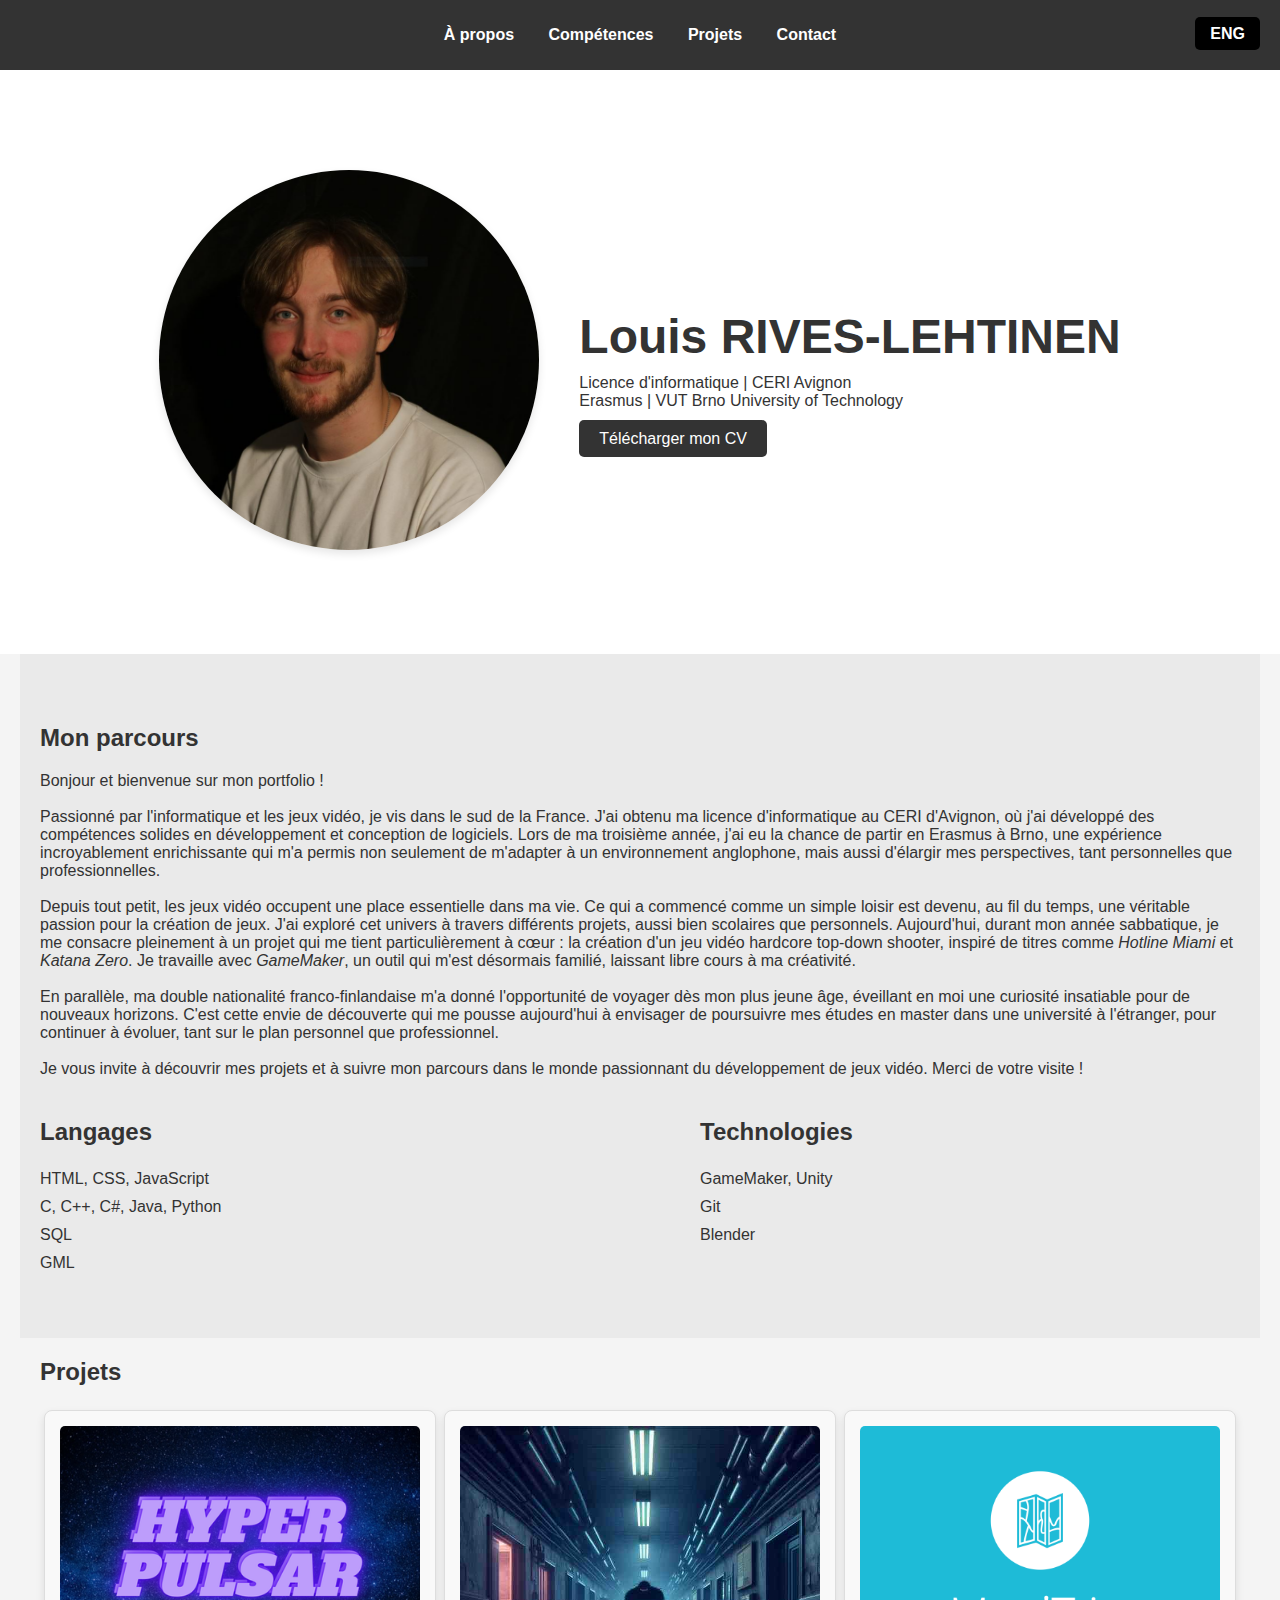
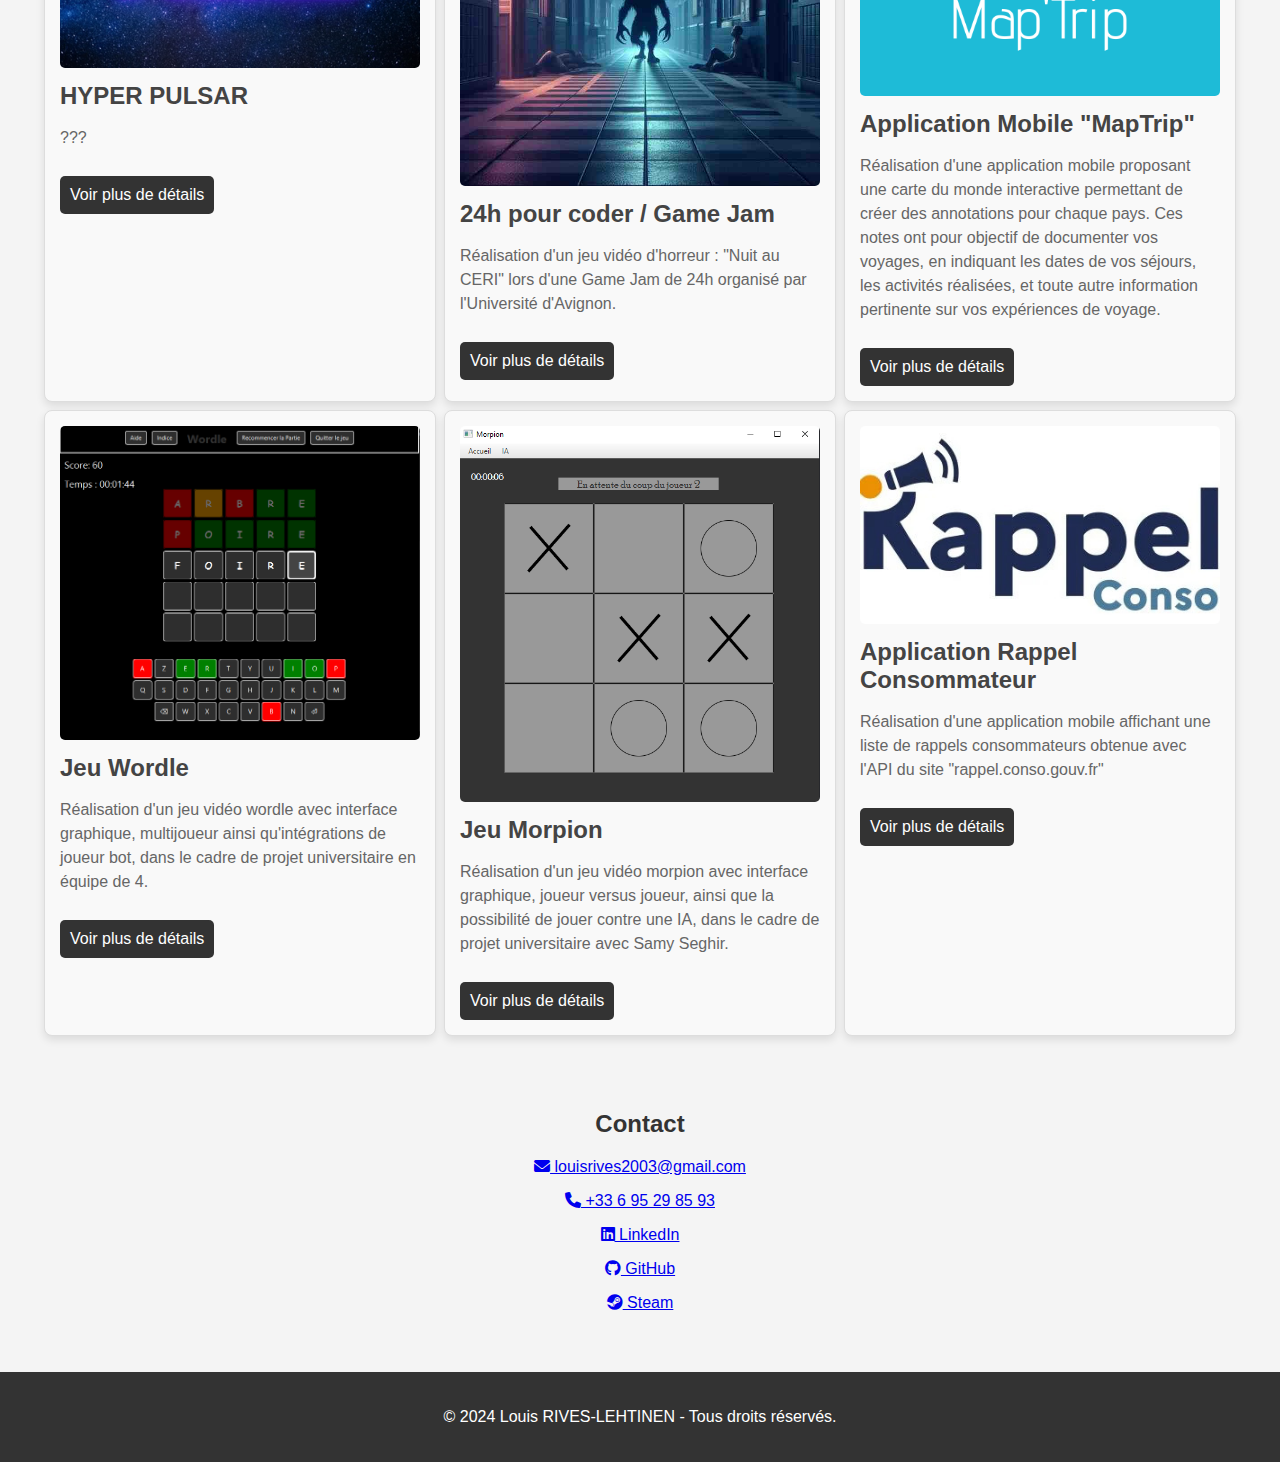
==== commit 951546b2: "Update index.html" ====
--- a/index.html
+++ b/index.html
@@ -81,8 +81,8 @@
         <h2>Projets</h2>
         <div class="project-list">
             <div class="project">
-                <img src="ressources/nuit_au_ceri.jpeg" alt="Nuit au CERI" class="project-image">
-                <h3> HYPER PULSAR </h3>
+                <img src="ressources/hyper_pulsar.png" alt="Hyper Pulsar" class="project-image">
+                <h3>HYPER PULSAR</h3>
                 <p> ??? </p>
                 <a href="projects/hyper_pulsar.html" class="btn">Voir plus de détails</a>
             </div>
